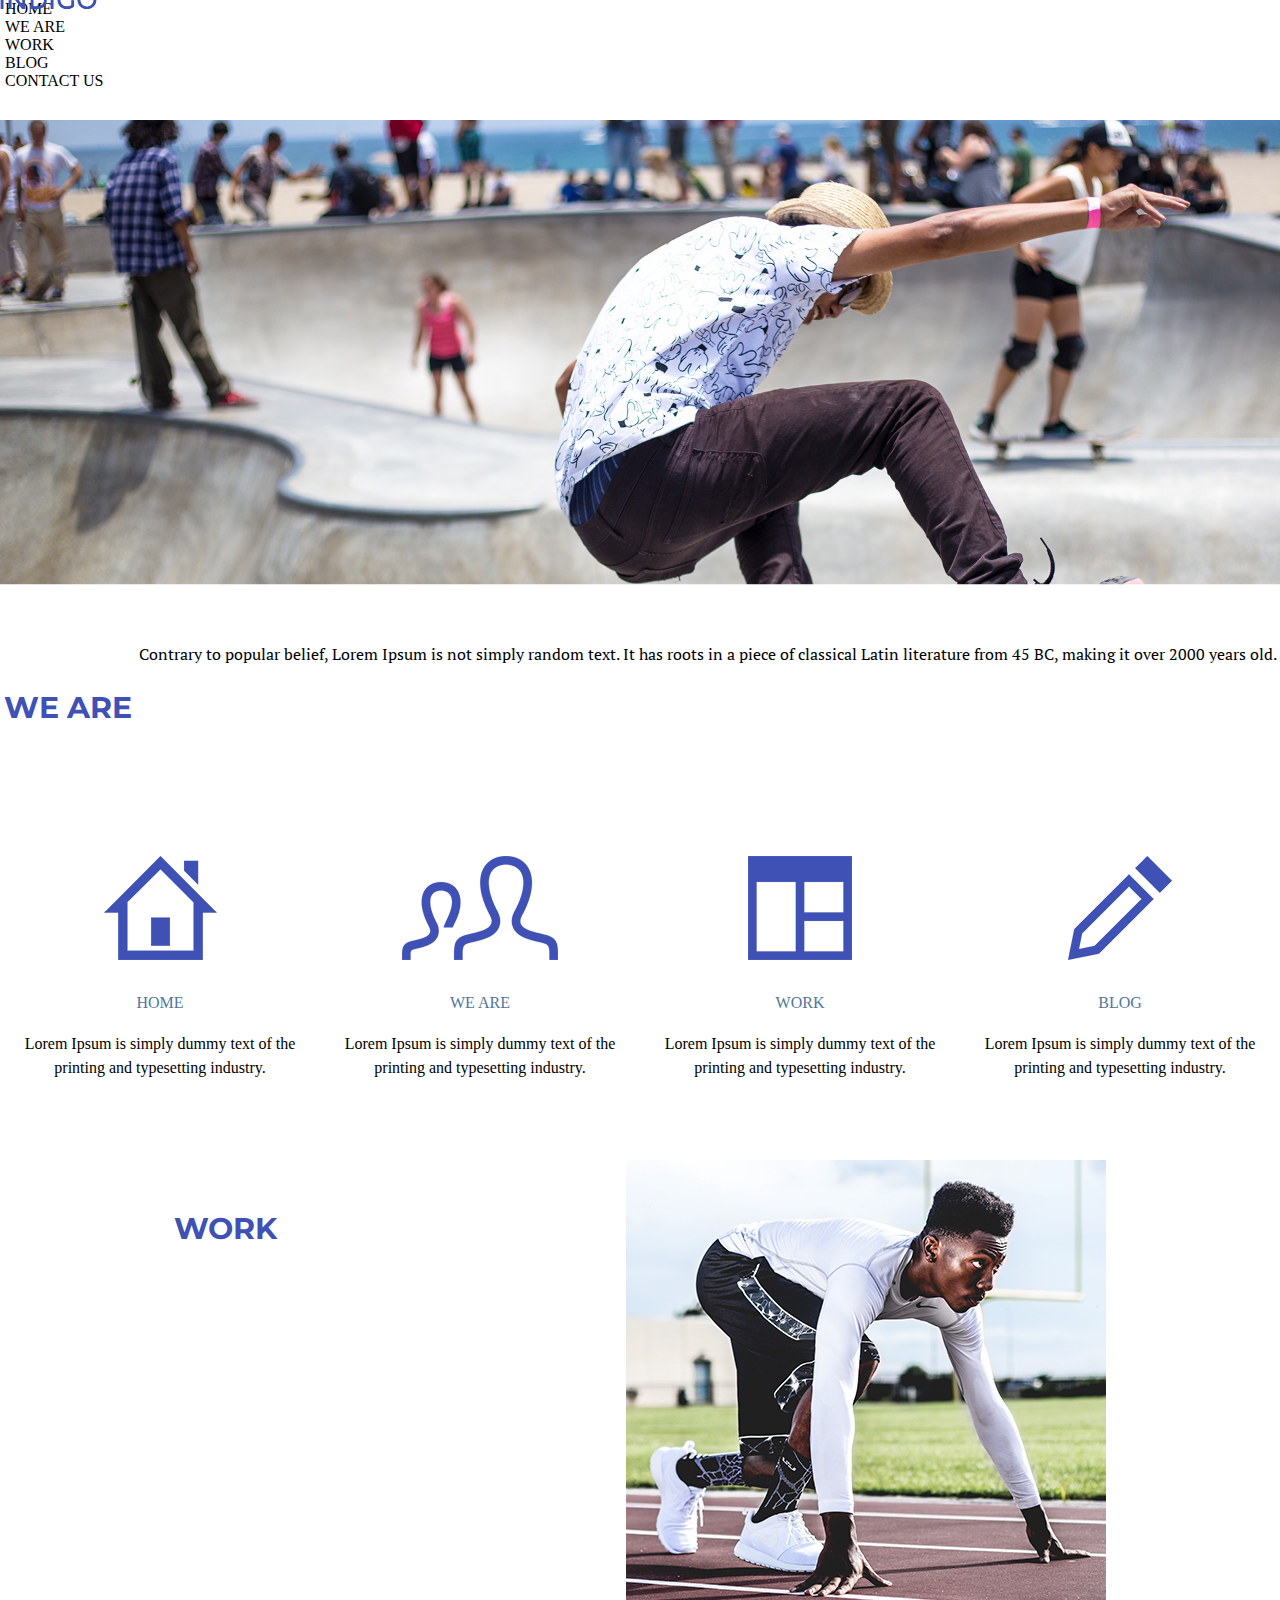
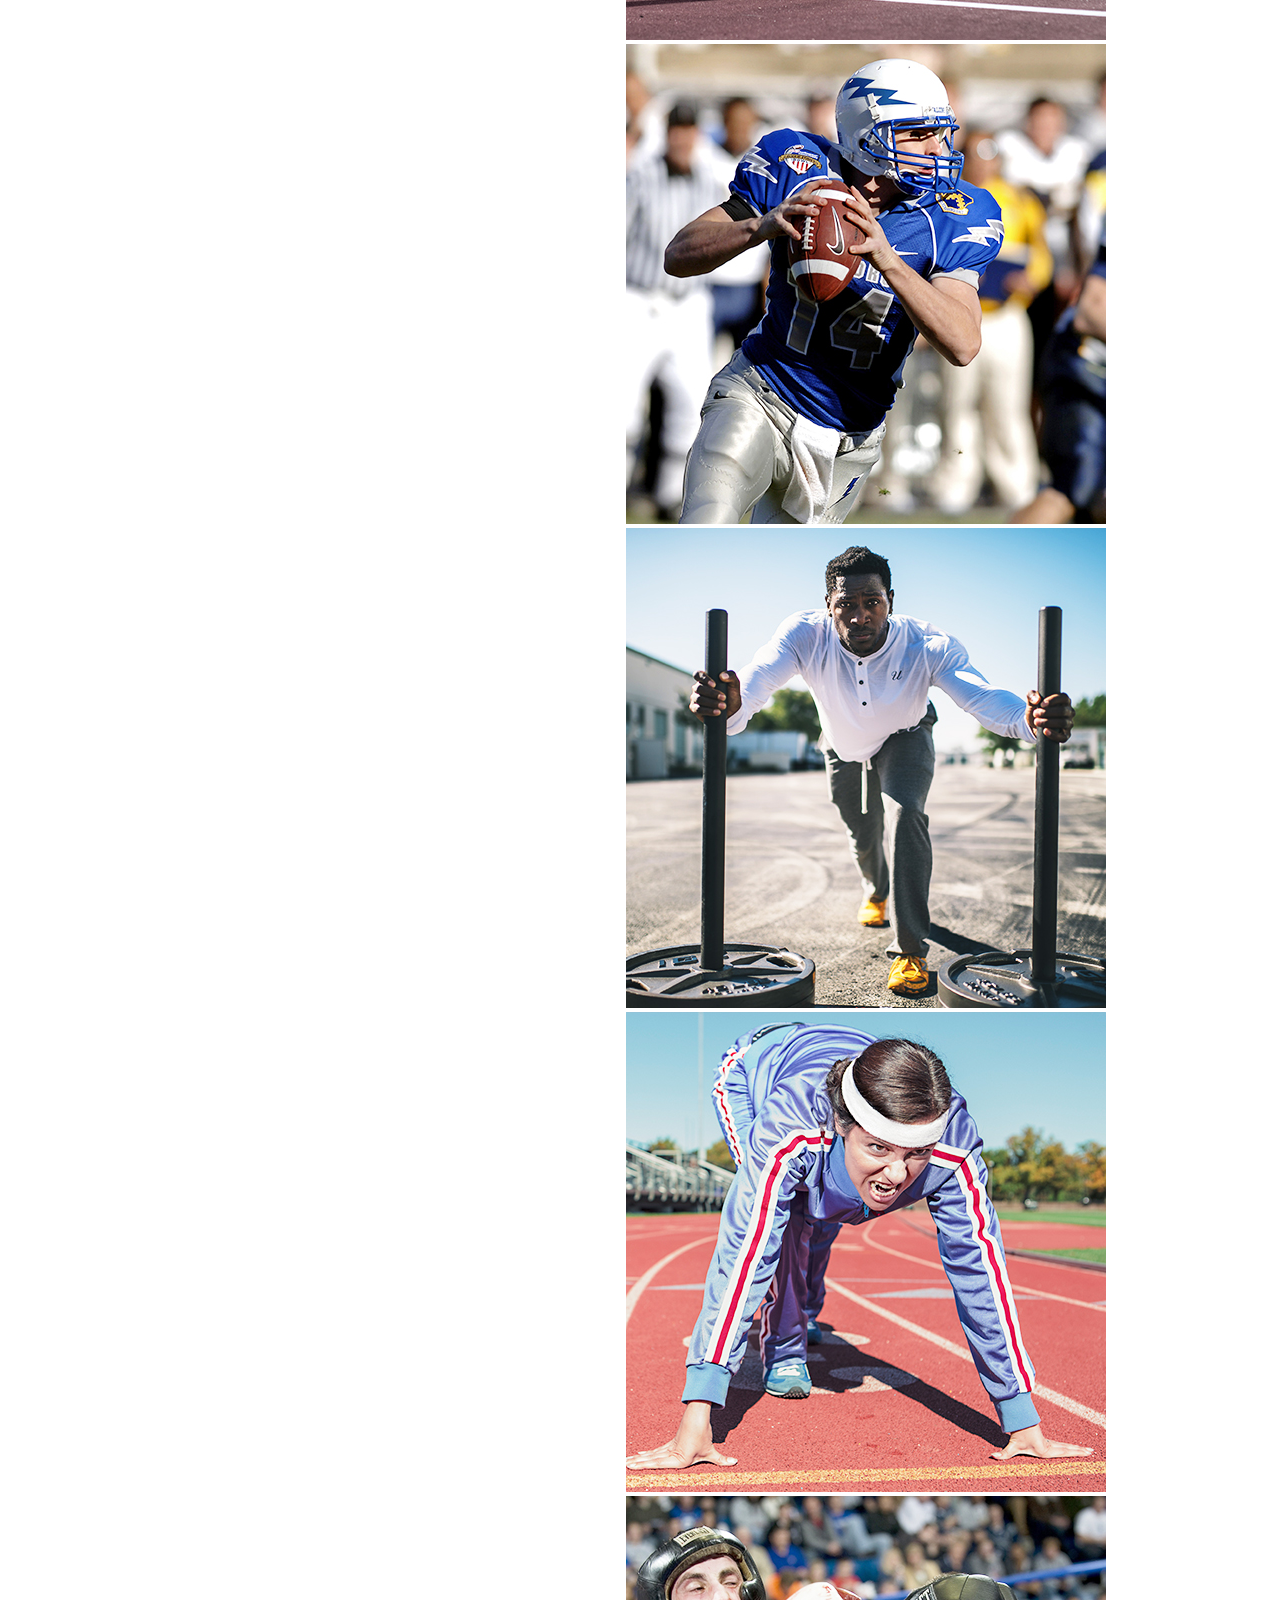
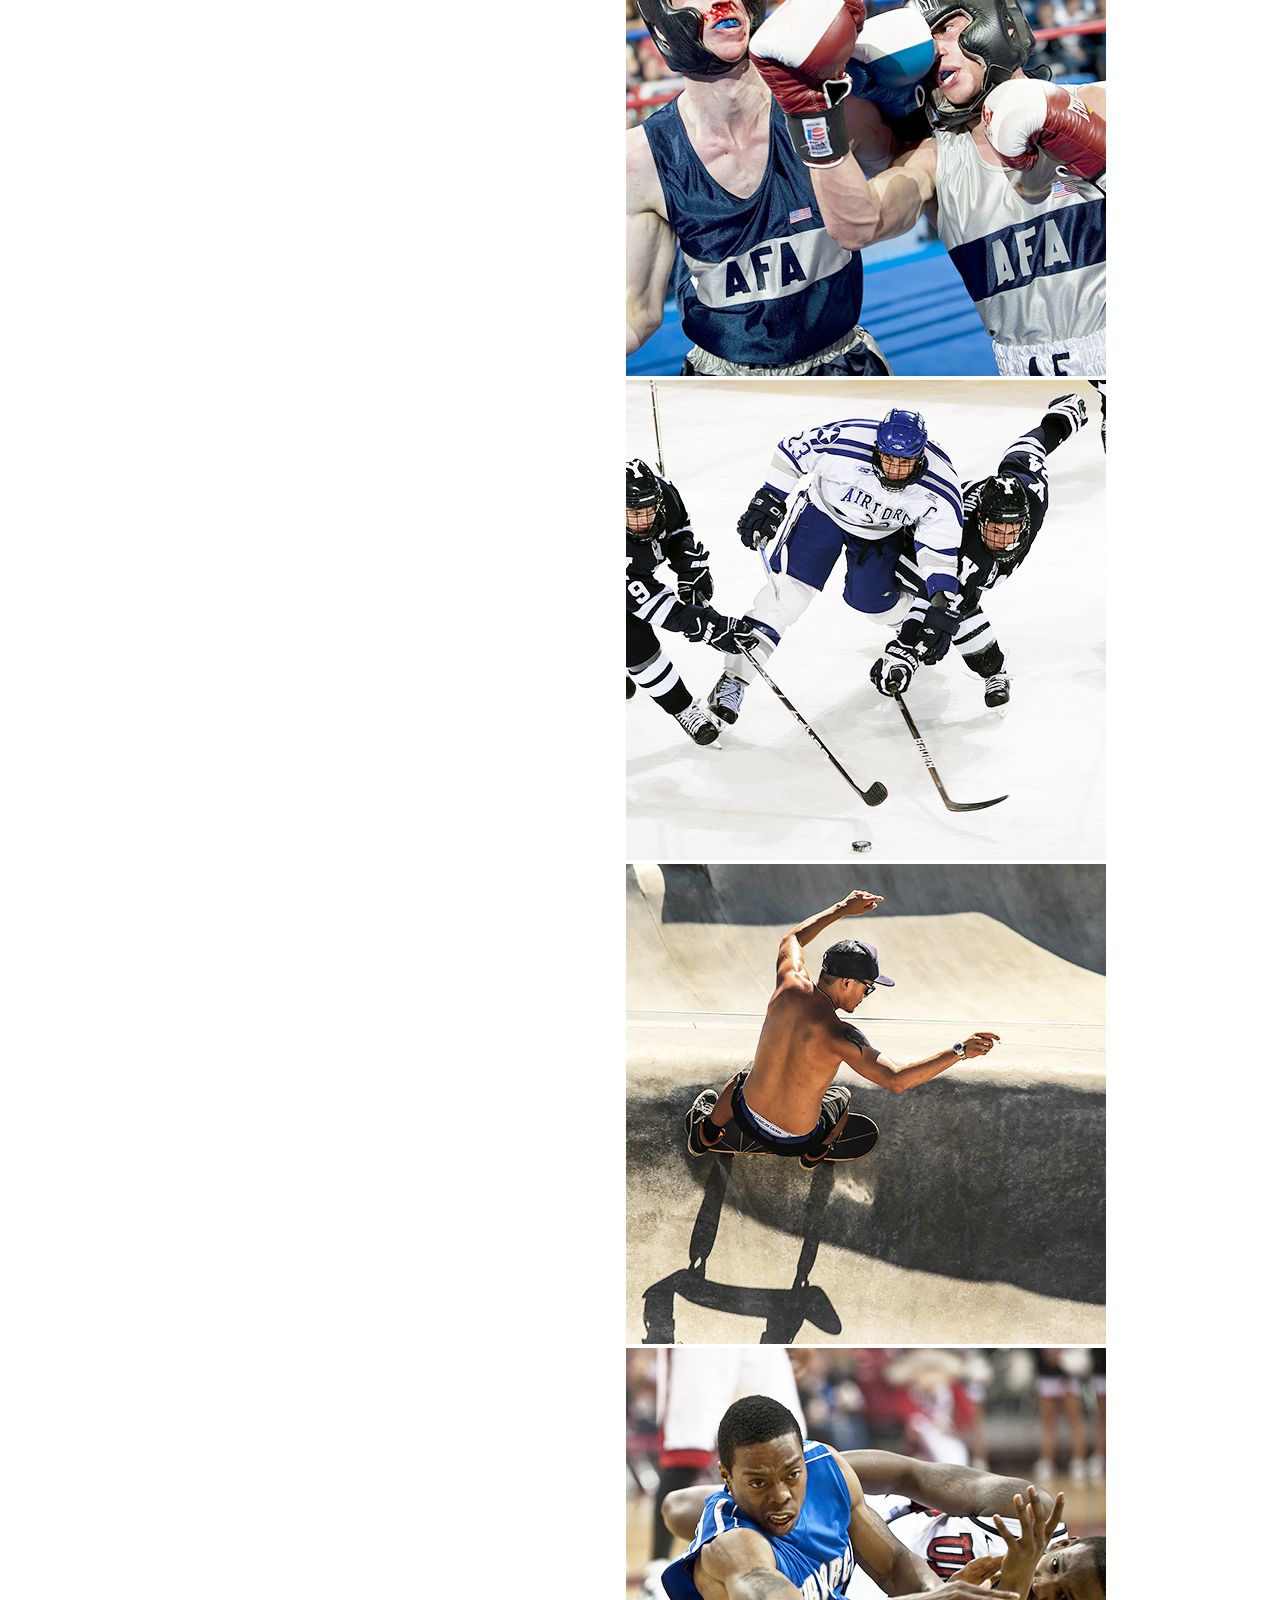
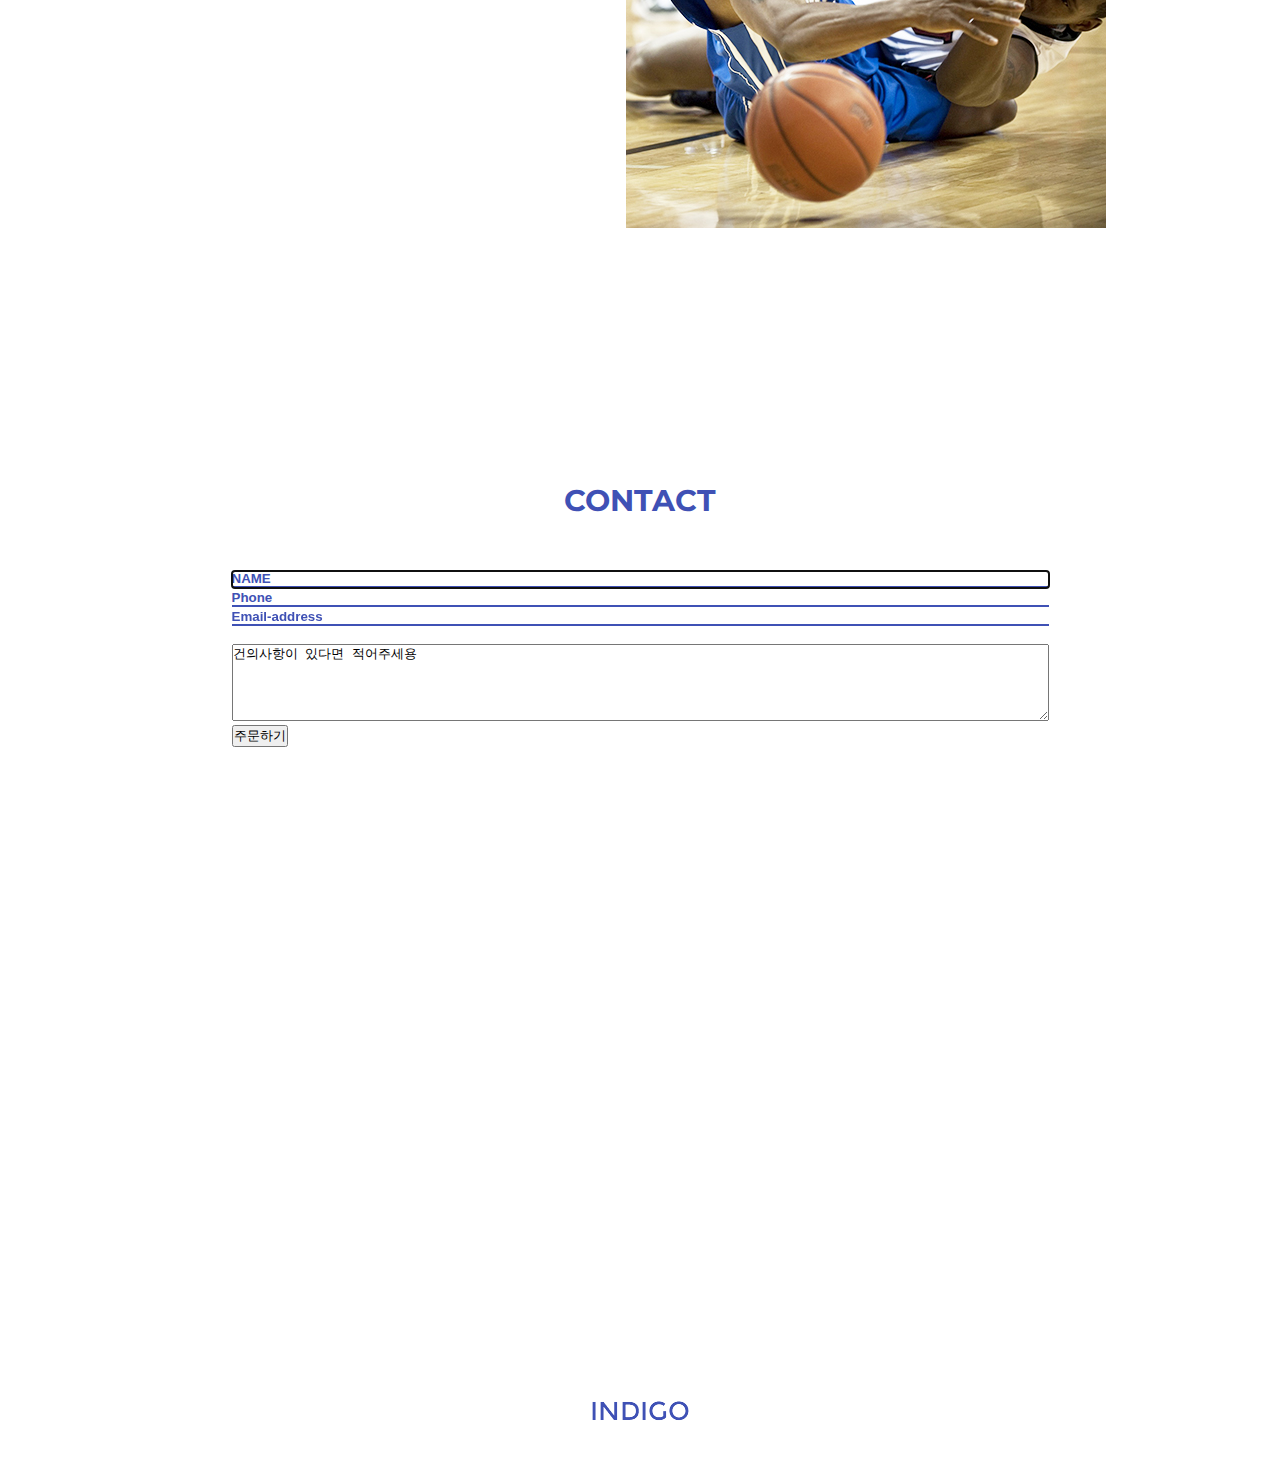
==== indigo/index.html @ 1d989842 "Add files via upload" ====
<!DOCTYPE html>
<html lang="en">
<head>
    <meta charset="UTF-8">
    <meta http-equiv="X-UA-Compatible" content="IE=edge">
    <meta name="viewport" content="width=device-width, initial-scale=1.0">
    <meta name="kkunya">
    <link rel="stylesheet" href="./CSS/reset.css">
    <link rel="stylesheet" href="./CSS/hamBurger.css">
    <link rel="stylesheet" href="./CSS/style.css">
    <title>INDIGO</title>
</head>
<body>
    <header>
        <div class="menu">
            <nav>
                    <h1 class="LOGO-main"><a href="./index.html"><img src="./images/INDIGO LOGO.png" alt="mainLogo"></a></h1>
                    <ul class="gnb">
                        <li><a href="">HOME</a></li>
                        <li><a href="">WE ARE</a></li>
                        <li><a href="">WORK</a></li>
                        <li><a href="">BLOG</a></li>
                        <li><a href="">CONTACT US</a></li>                        
                    </ul>
                    <div id="hambungerButtone">
                        <a href="#"></a>
                    </div>
            </nav>
        </div> <!-- menu -->

        <article>
            <img src="./images/slide01.jpg" alt="">
        </article>
    </header>

    <main>
        <section class="WE-ARE">
            <div class="container">
                <div class="flex-box">
                    <h2>WE ARE</h2>
                    <p>Contrary to popular belief, Lorem Ipsum is not simply random text. It has roots in a
                        piece of classical Latin literature from 45 BC, making it over 2000 years old.</p>
                </div> 
            </div>
        </section>

        <section class="main-category">
            <div class="container">
                <div class="flex-box">
                    <div class="main-intro">
                        <a href="#">
                            <figure><img src="./images/promo01.png" alt="#"><figcaption>HOME</figcaption></figure>
                        </a>
                        <p>Lorem Ipsum is simply dummy text of
                            the printing and typesetting industry.</p>
                    </div>
        
                    <div class="main-intro">
                        <a href="#">
                            <figure><img src="./images/promo02.png" alt="#"><figcaption>WE ARE</figcaption></figure>
                        </a>
                        <p>Lorem Ipsum is simply dummy text of
                            the printing and typesetting industry.</p>
                    </div>
                    
                    <div class="main-intro">
                        <a href="#">
                            <figure><img src="./images/promo03.png" alt="#"><figcaption>WORK</figcaption></figure>
                        </a>
                        <p>Lorem Ipsum is simply dummy text of
                            the printing and typesetting industry.</p>
                    </div>
        
                    <div class="main-intro">
                        <a href="#">
                            <figure><img src="./images/promo04.png" alt="#"><figcaption>BLOG</figcaption></figure>
                        </a>
                        <p>Lorem Ipsum is simply dummy text of
                            the printing and typesetting industry.</p>
                    </div> <!-- main-intro -->
                </div> <!-- flex-box -->
            </div> <!-- container -->
        </section> <!-- main-category -->

        <section class="WORK">
            <div class="flex-box">
                    <h2>WORK</h2>
                    <div class="WORK-imgLINE">
                        <a href="#"><img src="./images/work01.jpg" alt="work01"></a>
                        <a href="#"><img src="./images/work02.jpg" alt="work02"></a>
                        <a href="#"><img src="./images/work03.jpg" alt="work03"></a>
                        <a href="#"><img src="./images/work04.jpg" alt="work04"></a>
                        <a href="#"><img src="./images/work05.jpg" alt="work05"></a>
                        <a href="#"><img src="./images/work06.jpg" alt="work06"></a>
                        <a href="#"><img src="./images/work07.jpg" alt="work07"></a>
                        <a href="#"><img src="./images/work08.jpg" alt="work08"></a>
                    </div> <!-- WORK-imgLINE -->
            </div> <!-- flex-box -->
        </section>

        <section class="BLOG">
            <div class="container">
                <div class="flex-box">
                    <h2>BLOG</h2>
                    <div class="blog-box">
                        <a href="#">
                            <figure><img src="./images/blog01.jpg" alt="#"><figcaption><span class="date">OCT 30, 2016</span></figcaption></figure>
                        </a>
                        <p>There are many variations of
                            passages of Lorem Ipsum</p>
                    </div>
        
                    <div class="blog-box">
                        <a href="#">
                            <figure><img src="./images/blog02.jpg" alt="#"><figcaption><span class="date">OCT 30, 2016</span></figcaption></figure>
                        </a>
                        <p>There are many variations of
                            passages of Lorem Ipsum</p>
                    </div>
        
                    <div class="blog-box">
                        <a href="#">
                            <figure><img src="./images/blog03.jpg" alt="#"><figcaption><span class="date">OCT 30, 2016</span></figcaption></figure>
                        </a>
                        <p>There are many variations of
                            passages of Lorem Ipsum</p>
                    </div>

                    <div class="dash">
            
                    </div>
                </div> <!-- flex-box -->
            </div> <!-- container -->
        </section> <!-- BLOG -->
    </main>
    
    <footer>
        <form action="adress" name="adress" id="adress">
            <div class="container">
                <div class="flex-box">
                    <div class="CONTACT">        
                            <h2>CONTACT</h2>
                            <div class="ID">
                                <div class="NAME">
                                    <input type="text" id="name" autofocus required placeholder="NAME" />
                                </div>
                                
                                <div class="Phone">
                                    <input type="tel" name="phone" id="phone" placeholder="Phone" />
                                </div>
                                
                                <div class="Email-address">
                                    <input type="email" name="mail" id="mail" autofocus required placeholder="Email-address" />
                                </div>

                            </div>
        
                            <div class="memo">
                                <label for="suggestion">Message</label><br>
                                <textarea name="replay" id="suggestion" cols="100" rows="5">건의사항이 있다면 적어주세용</textarea>
                            </div>
                            <button type="submit" value="submit">주문하기</button>   
                    </div> <!-- CONTACT -->               
                </div> <!-- flex-box -->
            </div> <!-- container -->
        </form> <!-- adress -->

        <div class="map">
            <div class="container">
                <iframe src="https://www.google.com/maps/embed?pb=!1m18!1m12!1m3!1d3163.7529638068936!2d126.89236831564746!3d37.53732023355782!2m3!1f0!2f0!3f0!3m2!1i1024!2i768!4f13.1!3m3!1m2!1s0x357c9ec6af5a08b5%3A0x5a8eeb921ad9e4ce!2z7Iqk7YOA67KF7IqkIOyEoOycoOuPhOyXreygkA!5e0!3m2!1sko!2skr!4v1650334072127!5m2!1sko!2skr" width="100%" height="450" style="border:0;" allowfullscreen="" loading="lazy" referrerpolicy="no-referrer-when-downgrade"></iframe>
            </div>
        </div>

        <h3><img src="./images/INDIGO LOGO.png" alt=""></h3>
    </footer>
</body>
</html>
---- indigo/CSS/hamBurger.css ----
input[id="hamBurger"] {
            display:none;
        } 

        input[id="hamBurger"] + label{
            position: relative;
            display:block;
            width:30px;
            height:20px;
            cursor:pointer;  /* 커서를 올려놓을 때 모양이 바뀐다. */
        } 

        input[id="hamBurger"] + label > span {
            position: absolute;
            display:block;
            width:100%;
            height:3px;
            border-radius:30px;
            background:#3f51b5;
            transition: all 0.35s;  /* 진행되는 과정들을 천천히 보여줄 수 있다. 0.35초 동안 진행됨 */
            z-index:2;

        }

        /* input[id="hamBurger"] + label > span:hover {
            background: #fff;
        } */

        /* 햄버거 평상선 */
        input[id="hamBurger"] + label > span:nth-child(1) {
            top:0px;
        }

        input[id="hamBurger"] + label > span:nth-child(2) {
            top:50%;
            transform: translateY(-50%);  
            /* 엘리먼트를 변형할 때 쓴다. 비틀거나 구부리거나 돌릴 때 . 여러가지로 모양을 바꿀 때 */
        }

        input[id="hamBurger"] + label > span:nth-child(3) {
            bottom:0px;
        }

        /* X */
        input[id="hamBurger"]:checked + label > span:nth-child(1) {
            top:50%;
            transform:translateY(-50%) rotate(45deg);
        }

        input[id="hamBurger"]:checked + label > span:nth-child(2) {
            opacity: 0;
        }

        input[id="hamBurger"]:checked + label > span:nth-child(3) {
            bottom:50%;
            transform:translateY(50%) rotate(-45deg);
        }

        #hamBurger + label + #hamBurger-menu {
            position:fixed;  /* 스크롤을 내리더라도 같은 위치에서 붙어다닌다. */
            width: 100%;
            height: 300px;
            background:#3f51b5;;
            top: -300px;
            padding:60px 25px 25px 25px;
            box-sizing:border-box;
            left:0px;
            z-index:1;
            transition: all 0.35s;
        }

        #hamBurger:checked + label + #hamBurger-menu {
            /* left: 0px; */
            top: 80px;
        }

        #hamBurger:checked + label + #hamBurger-menu > ul > li > a {
            color: white;
        }

        #hamBurger-menu li {
            border-bottom: 1px solid black;
        }
---- indigo/CSS/style.css ----
@import url('https://fonts.googleapis.com/css2?family=Montserrat:ital,wght@0,100;0,300;1,500&family=Nanum+Myeongjo&family=PT+Serif:ital,wght@0,400;0,700;1,400;1,700&display=swap');

/* PT+Serif, 코딩에선 PT Serif해야 먹힌다. ???? */
.container {
    width: 100%;
    max-width: 1440px; /* 그리드시스템 크기 */
    margin: 0 auto;
    /* background-color: bisque; */
}

.flex-box{
    display: flex;
    flex-direction: column;
    width: 100%;
}

/* =====header===== */
header {
    width: 100%;
    background-size: cover;
    /* height: 300px; */

}

.menu-title {
    display: none;
}

.gnb {
    /* margin-left: 50px; */
}

article {
    margin-top: 30px;
}

article img {
    width: 100%;
   /* height: 150px; */
}

/* ===== main ===== */
main {
    margin-top: 50px;
}

section { 
    margin-top: 50px;
    margin-bottom: 50px;
}


.gnb li {
    margin-left: 5px;
    margin-right: 5px;
}

/*  WE-ARE */
.WE-ARE p {
    font: 16px "PT Serif";
    text-align: center;
    line-height: 30px;
}

/* main-category */
.main-intro {
    text-align: center;;
}

.main-intro img {
    margin-top: 30px;
    margin-bottom: 20px;
}

.main-intro p {
    margin-top: 20px;
    margin-bottom: 30px;
}

.main-intro figcaption {
    margin: 10px;
    color: #4f769b;
}

/* line1 */

/* WORK */
.wrapper {
    display: grid;
    width: 100%;
}


.WORK-imgLine {
    width: 100%;
    
}

.WORK-imgLine img {
    width: 100%;
    margin-bottom: -4px;
    /* transition-duration: 2s; */
    
}

.WORK-imgLine a {
    position: relative;
    width: 100%;
    background-color: gray;
}

.WORK-imgLine a::before {
    display: block;
    position: absolute;
    /* left: 0%; top: 0%; */
    z-index: 10;
    width: 100%;
    height: 100%;
    /* 포토샵의 레이어 개념으로 보면 된다. 높을수록 위로 */
    /* 이동의 중간과정을 보여주는 애니메이션 */
    background-color: #3f51b5;
    font-size: 50px;
    content: '';
    opacity: 0;
    transition: all 1s;
}
/* a태그 글자 콘텐츠 선언 문제. 차일드로 해야할 듯. */

.WORK-imgLine a:hover::before {
    opacity: 0.7;
    /* transform: translateX(-100%);  /* 이동 */ 
}


.box .info {
    position: absolute;
    left: 50px; top: 0;
    z-index: 20;
    opacity: 0;
    transition: all 0.5s;
}

.box a:hover .info {
    transform: translateY(50px);
    opacity: 1;
}

.box .info h3 {
    font-size: 30px;
    color: #fff;
    font-family: "Montserrat";
}

.box .info p {
    margin-top: 10px;
    color: #fff;
    font-family: "Montserrat";
}

.wrapper-2 {
    display: none;
}

/* line2 */
.line2 hr {
    width: 10%;
    margin: auto;
    background-color: #3f51b5;
}

/* BLOG */
.blog-box {
    margin-top: 30px;
    margin-left: 10px;
    margin-right: 10px;
}

.blog-box img {
    width: 100%;
}

.blog-box .date {
    font-size: 11px;
    font-family: "Montserrat";
    color: #a5a5a5;
}

.blog-box p {
    font-size: 16px;
    font-family: "Montserrat";
}

/* CONTACT */
.CONTACT {
    margin-top: 150px;
    margin-bottom: 150px;
}

.CONTACT label {
    font-size: 0;
    font-family: "Montserrat";
    color: #3f51b5;
}

.addRess {
    margin-top: 20px;
    margin-bottom: 20px;
    margin-left: 30px;
    margin-right: 30px;
}

.addRess .ID {
    margin-top: 40px;
}

.addRess input[placeholder] {
    font-size: 12px;
    font-family: "Montserrat";
    color: #3f51b5;
    /* 컬러가 안먹는다.. */
}

::-webkit-input-placeholder, ::-webkit-textarea-placeholder {
    color: #3f51b5;
    font-weight: 600;
}

::-moz-input-placeholder, ::-moz-textarea-placeholder {
    color:#3f51b5;
    font-weight: 600;
}

.ID input {
    width: 100%;
    border-top: 0;
    border-left: 0;
    border-right: 0;
    border-bottom-color: #3f51b5;
}

.ID textarea {
    width: 100%;
    border-top: 0;
    border-left: 0;
    border-right: 0;
    border-bottom: 2px solid #3f51b5;
}

.ID textarea[placeholder] {
    color: #3f51b5;
    font-weight: 600;
}

.CONTACT .btn {
    float: right;
    width: 130px;
    height: 50px;
    margin-bottom: 30px;
    margin-right: 30px;
    cursor: pointer;;
    background-color: #3f51b5;
    color: #fff;
    font-size: 12px;
    font-family: "Montserrat";
    border: 0;
}

/* ===== footer ===== */
.map iframe {
    width: 100%;
}

footer h3 {
    text-align: center;
    margin-top: 50px;
    margin-bottom: 50px;
}    

/*===== tablet ======*/
@media screen and (min-width: 768px) {   
    .flex-box{
        flex-direction: row;
        justify-content: space-around;
    }

    /* =====header===== */
    .menu h1 {
        position: absolute;
        left: -10; top: -10px;
        transform: translateY(0px);
    }

    .hamBurgerBtn {
        display: none;
    }

    .menu-title {
        display: flex;
    }

    .menu-title li {
        margin-right: 20px;
    }

    .menu-title li>a {
        font-size: 16px;
        font-family: "Montserrat";
        color: #3f51b5;
        font: 16px #3f51b5  "Montserrat";
        font-weight: 600;
    }

    
    /* ======main====== */
    /* main-category */
    .main-intro {
        height: 50%;
    }   

    /* line1 */
    .line1 {
        display: none;
    }
    
    .wrapper{
        /* display: grid; */
        grid-template-columns: repeat(2, 1fr);
        grid-auto-rows: minmax(500px auto);
    
    }
    
    .box1 {
        grid-column: 1;
        grid-row: 1;
    }
    
    .box2 {
        grid-column: 2;
        grid-row: 1;
        /* z-index: 10; */
    }
    .box3 {
        grid-column: 1;
        grid-row: 2;
        /* z-index: 10; */
    }
    
    .box4{
        grid-column: 2;
        grid-row: 2;
    }
    
    .wrapper-2 {
        display: grid;
        grid-template-columns: repeat(2, 1fr);
        grid-auto-rows: minmax(500px auto);
    }
    /* 그리드 레이아웃은 html 태그 구성에 매우 주의해야한다. 상호객체간의 상대적인 비율이 있다.. */

    .box5{
        grid-column: 1;
        grid-row: 1;
    }
    
    .box6{
        grid-column: 2;
        grid-row: 1;
    }
    
    .box7{
        grid-column: 1;
        grid-row: 2;
    }
    
    .box8{
        grid-column: 2;
        grid-row: 2;
    }

    /* BLOG */
    .blog-box {
        margin-left: 10px;
        margin-right: 10px;
    }
    
    /* CONTACT */
    .addRess {
        display: flex;
        width: 100%;
    }
    
    .CONTACT .flex-box {
        justify-content: space-between;
        flex-wrap: wrap; 
    }

    .CONTACT h2 {
        text-align: center;
    }

    .input-box {
        width: 50%;
    }

    .message-box {
        width: 50%;
    }
}

/* ===== PC ====== */
@media screen and (min-width: 1024px) {
    .flex-box-main {
        display: flex;
        flex-direction: row;
        /* justify-content: space-around; */
        align-items: center;
        flex: 1 1;
    }

    .flex-box-main .mainH2 {
        width: 50%;
    }

    .flex-box-main .mainH2 h2 {
        float: left;
    }

    .flex-box-main .mainP {
        width: 50%;
        padding-left: 30px;
        border-left: 2px solid black;
        
    }

    .line1 {
        display: block;
    }

    .BLOG {
        display: none;
    }

    /* WORK */
    .WORK h2 {
        float: left;
    }

    .wrapper {
        display: flex;
        width: 100%;
    }
    
    .wrapper-2 {
        display: flex;
        width: 100%;
    }

    /* CONTACT */
    .CONTACT h2 {
        flex-wrap: wrap;
    }
}
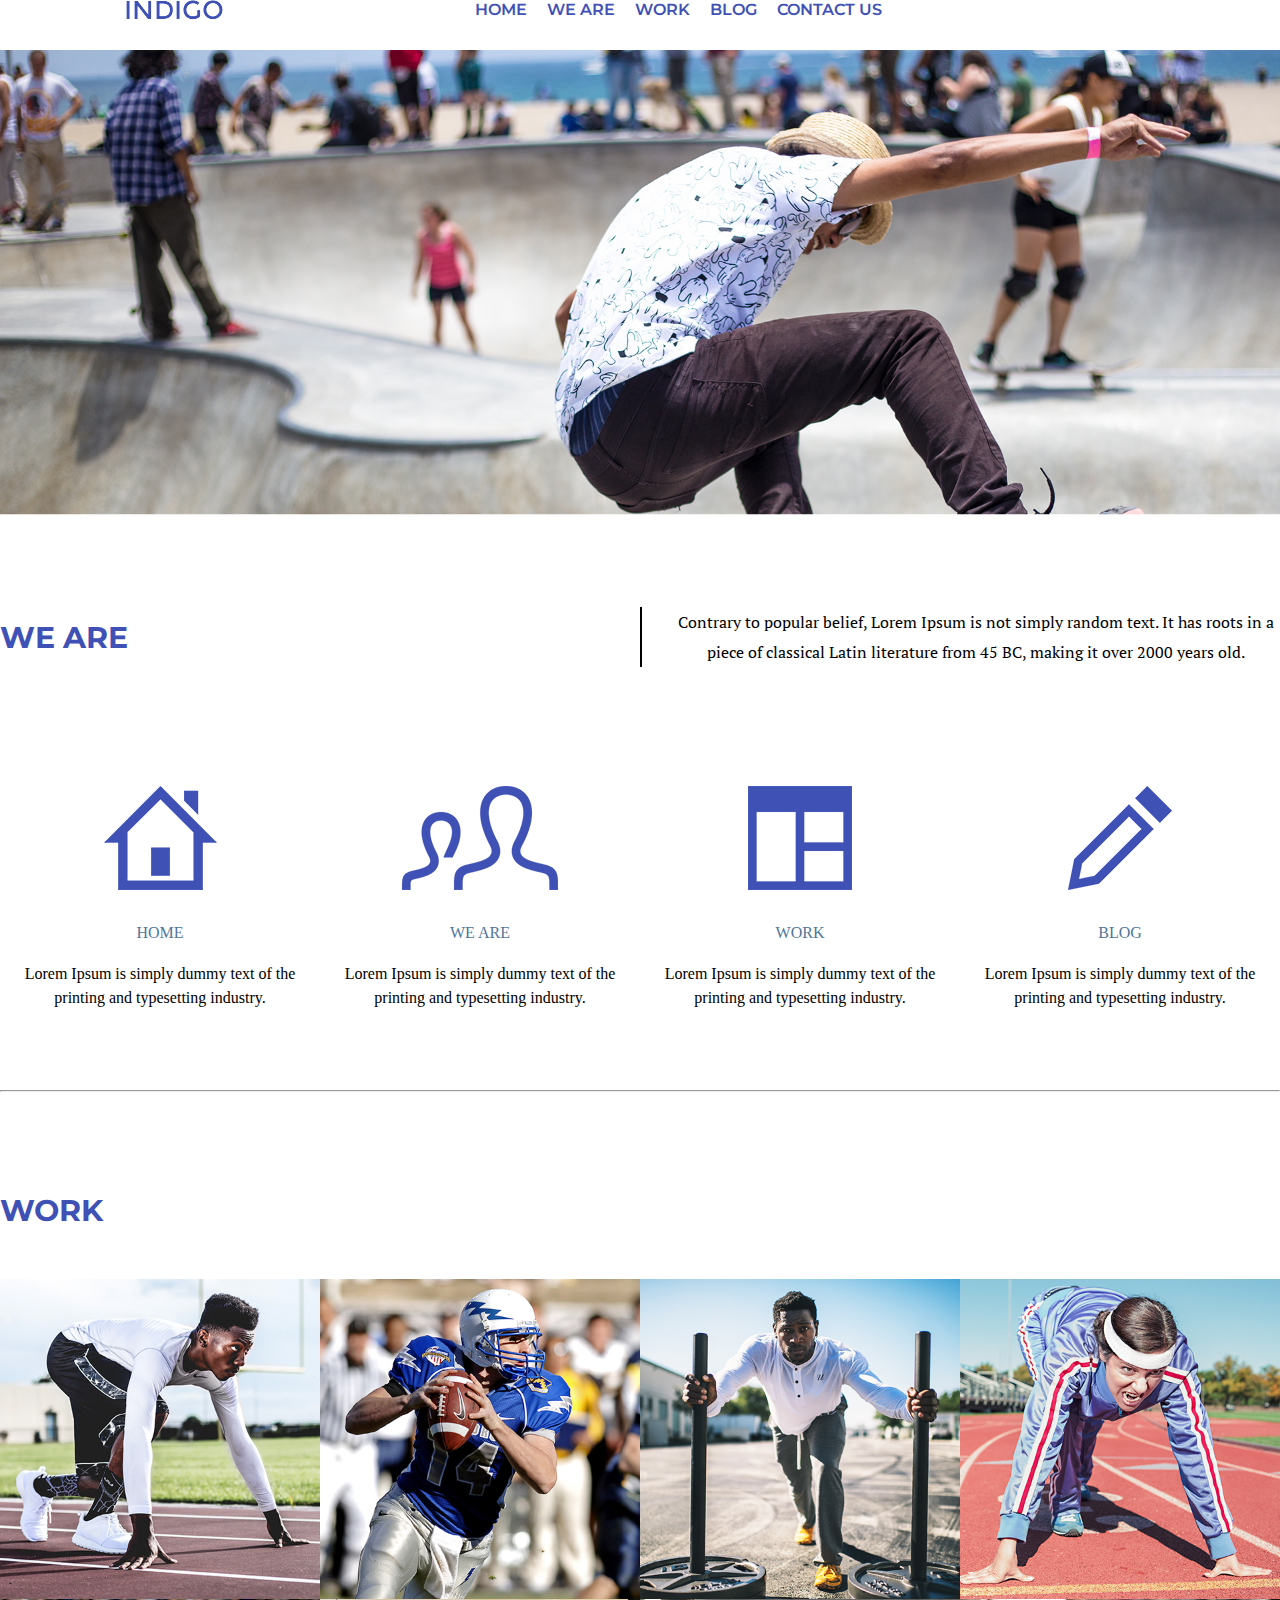
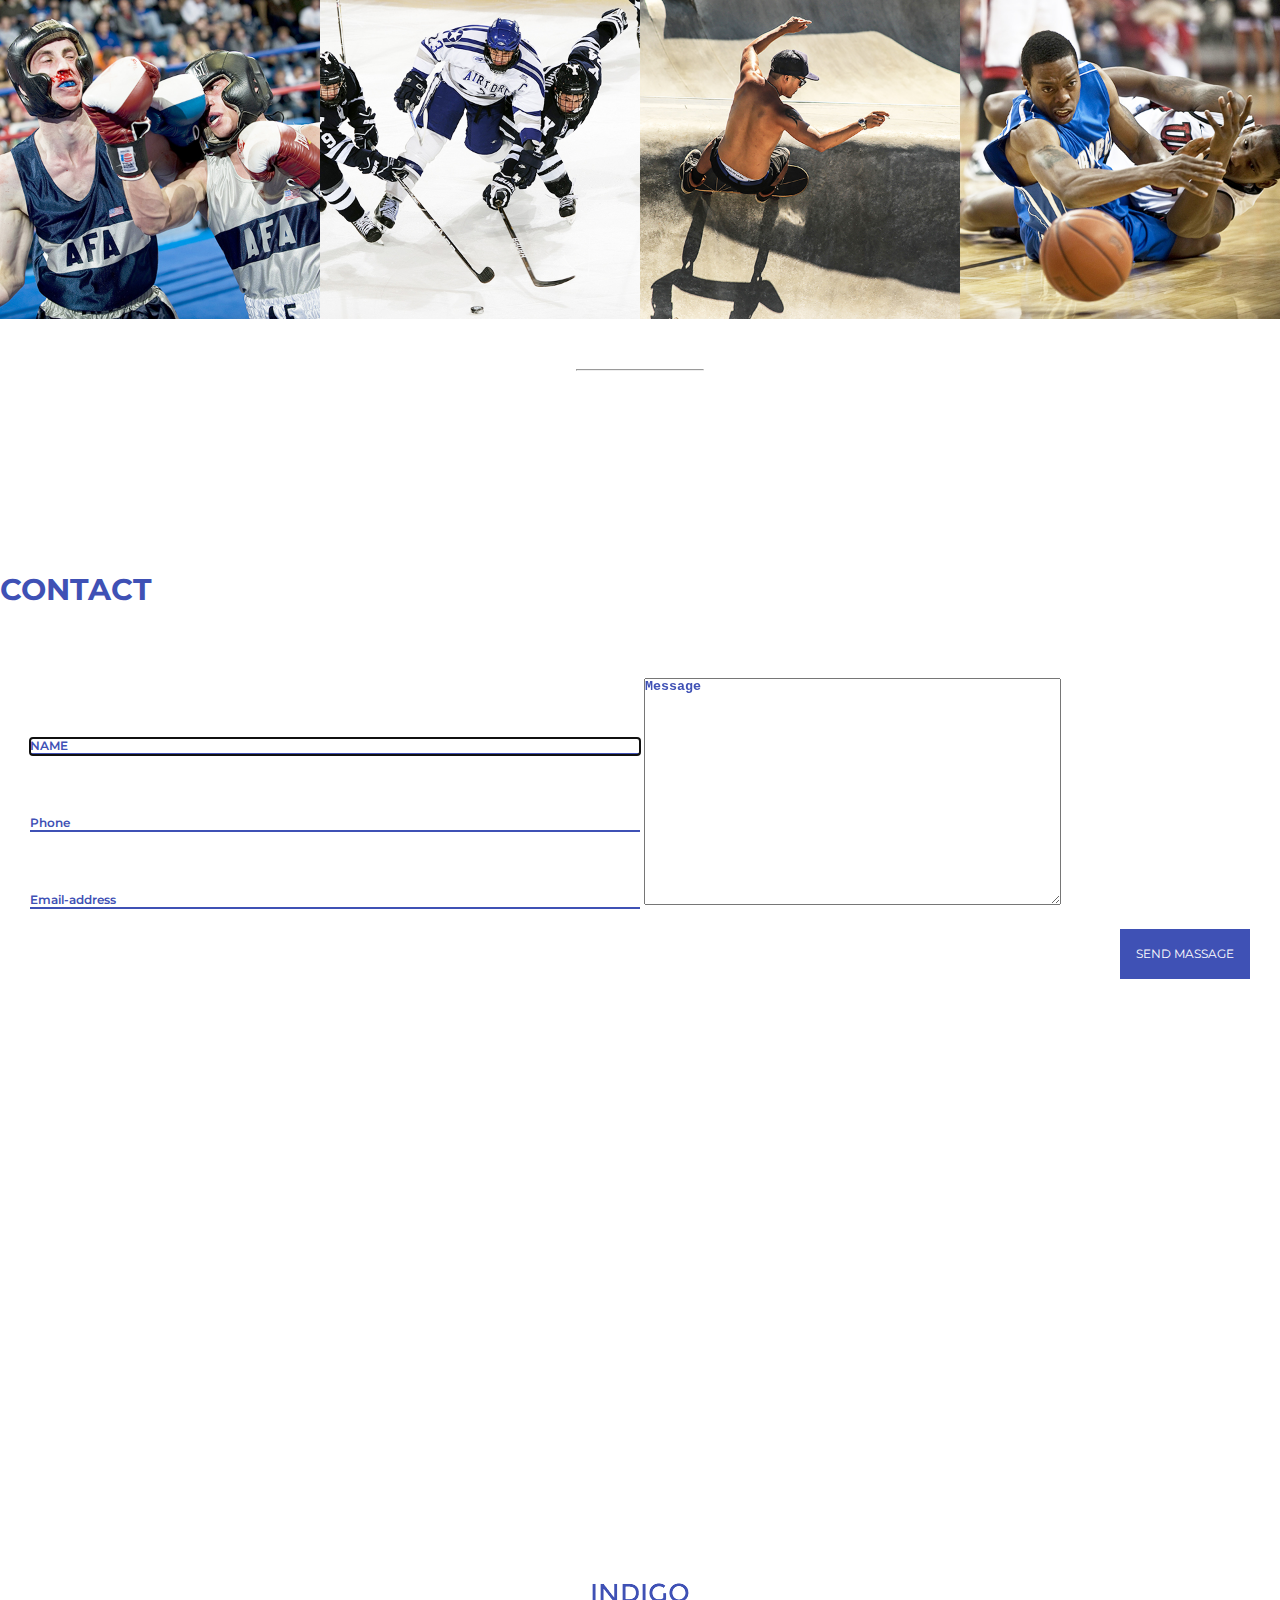
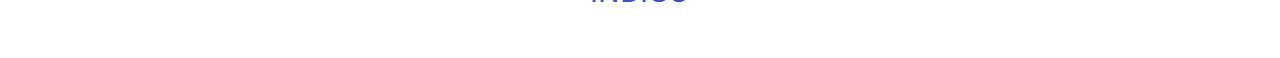
==== commit 7ac458cf: "Add files via upload" ====
--- a/indigo/index.html
+++ b/indigo/index.html
@@ -12,21 +12,40 @@
 </head>
 <body>
     <header>
-        <div class="menu">
-            <nav>
-                    <h1 class="LOGO-main"><a href="./index.html"><img src="./images/INDIGO LOGO.png" alt="mainLogo"></a></h1>
-                    <ul class="gnb">
-                        <li><a href="">HOME</a></li>
-                        <li><a href="">WE ARE</a></li>
-                        <li><a href="">WORK</a></li>
-                        <li><a href="">BLOG</a></li>
-                        <li><a href="">CONTACT US</a></li>                        
-                    </ul>
-                    <div id="hambungerButtone">
-                        <a href="#"></a>
-                    </div>
-            </nav>
-        </div> <!-- menu -->
+        <div class="container">
+            <div class="flex-box">
+                <h1><a href="./index.html"><img src="./images/INDIGO LOGO.png" alt="mainLogo"></a></h1>
+                <ul class="menu-title">
+                    <li><a href="#">HOME</a></li>
+                    <li><a href="#">WE ARE</a></li>
+                    <li><a href="#">WORK</a></li>
+                    <li><a href="#">BLOG</a></li>
+                    <li><a href="#">CONTACT US</a></li>
+                </ul>
+    
+                <nav class="gnb">
+                    <div class="hamBurgerBtn">
+                        <input type="checkbox" id="hamBurger">
+                        <label for="hamBurger">  <!--label은 인라인 스타일-->
+                            <span></span>
+                            <span></span>
+                            <span></span>
+                        </label>
+                        <div id="hamBurger-menu">
+                            <ul>
+                                <li><a href="#">HOME</a></li>
+                                <li><a href="#">WE ARE</a></li>
+                                <li><a href="#">WORK</a></li>
+                                <li><a href="#">BLOG</a></li>
+                                <li><a href="#">CONTACT US</a></li>
+                            </ul>
+                        </div>
+                    </div> <!-- hamBurgerBtn-->
+                </nav> <!-- gnb -->
+
+
+            </div> <!-- flex-box -->
+        </div> <!-- container -->
 
         <article>
             <img src="./images/slide01.jpg" alt="">
@@ -36,11 +55,15 @@
     <main>
         <section class="WE-ARE">
             <div class="container">
-                <div class="flex-box">
-                    <h2>WE ARE</h2>
-                    <p>Contrary to popular belief, Lorem Ipsum is not simply random text. It has roots in a
-                        piece of classical Latin literature from 45 BC, making it over 2000 years old.</p>
-                </div> 
+                <div class="flex-box-main">
+                    <div class="mainH2">
+                        <h2>WE ARE</h2>
+                    </div>
+
+                    <div class="mainP">
+                        <p>Contrary to popular belief, Lorem Ipsum is not simply random text. It has roots in a piece of classical Latin literature from 45 BC, making it over 2000 years old.</p>
+                    </div>
+                </div> <!-- flex-box-main --> 
             </div>
         </section>
 
@@ -81,27 +104,112 @@
                 </div> <!-- flex-box -->
             </div> <!-- container -->
         </section> <!-- main-category -->
+        
+        <section class="line1">
+            <div class="container">
+                <hr>
+            </div>
+        </section>
 
         <section class="WORK">
-            <div class="flex-box">
-                    <h2>WORK</h2>
-                    <div class="WORK-imgLINE">
-                        <a href="#"><img src="./images/work01.jpg" alt="work01"></a>
-                        <a href="#"><img src="./images/work02.jpg" alt="work02"></a>
-                        <a href="#"><img src="./images/work03.jpg" alt="work03"></a>
-                        <a href="#"><img src="./images/work04.jpg" alt="work04"></a>
-                        <a href="#"><img src="./images/work05.jpg" alt="work05"></a>
-                        <a href="#"><img src="./images/work06.jpg" alt="work06"></a>
-                        <a href="#"><img src="./images/work07.jpg" alt="work07"></a>
-                        <a href="#"><img src="./images/work08.jpg" alt="work08"></a>
-                    </div> <!-- WORK-imgLINE -->
-            </div> <!-- flex-box -->
-        </section>
-
+            <div class="container">
+                <h2>WORK</h2>
+            </div>   
+                <div class="WORK-imgLine">
+                    <div class="wrapper">
+                        <div class="box box1">
+                                <a href="#">
+                                    <img src="./images/work01.jpg" alt="#">
+                                    <div class="info">
+                                        <h3>Running</h3>
+                                        <p>WEB/PRINT</p>
+                                    </div> <!-- info -->
+                                </a>
+                        </div> <!-- box box1 -->
+                        
+                        <div class="box box2">
+                            <a href="#">
+                                <img src="./images/work02.jpg" alt="#">
+                                <div class="info">
+                                    <h3>Running</h3>
+                                    <p>WEB/PRINT</p>
+                                </div> <!-- info -->
+                            </a>
+                        </div> <!-- box box2 -->
+
+                        <div class="box box3">
+                            <a href="#">
+                                <img src="./images/work03.jpg" alt="#">
+                                <div class="info">
+                                    <h3>Running</h3>
+                                    <p>WEB/PRINT</p>
+                                </div> <!-- info -->
+                            </a>
+                        </div> <!-- box box3 -->
+
+                        <div class="box box4">
+                            <a href="#">
+                                <img src="./images/work04.jpg" alt="#">
+                                <div class="info">
+                                    <h3>Running</h3>
+                                    <p>WEB/PRINT</p>
+                                </div> <!-- info -->
+                            </a>
+                        </div> <!-- box box4 -->
+                    </div> <!-- wrapper -->
+
+                    <div class="wrapper-2">
+                        <div class="box box5">
+                            <a href="#">
+                                <img src="./images/work05.jpg" alt="#">
+                                <div class="info">
+                                    <h3>Running</h3>
+                                    <p>WEB/PRINT</p>
+                                </div> <!-- info -->
+                            </a>
+                        </div> <!-- box box5 -->
+ 
+                        <div class="box box6">
+                            <a href="#">
+                                <img src="./images/work06.jpg" alt="#">
+                                <div class="info">
+                                    <h3>Running</h3>
+                                    <p>WEB/PRINT</p>
+                                </div> <!-- info -->
+                            </a>
+                        </div> <!-- box box6 -->
+
+                        <div class="box box7">
+                            <a href="#">
+                                <img src="./images/work07.jpg" alt="#">
+                                <div class="info">
+                                    <h3>Running</h3>
+                                    <p>WEB/PRINT</p>
+                                </div> <!-- info -->
+                            </a>
+                        </div> <!-- box box7 -->
+
+                        <div class="box box8">
+                            <a href="#">
+                                <img src="./images/work08.jpg" alt="#">
+                                <div class="info">
+                                    <h3>Running</h3>
+                                    <p>WEB/PRINT</p>
+                                </div> <!-- info -->
+                            </a>
+                        </div> <!-- box box8 -->
+                    </div> <!-- wrapper2 -->
+                </div> <!-- WORK-imgLine -->
+        </section>
+
+        <section class="line2">
+            <hr>
+        </section>
+        
         <section class="BLOG">
             <div class="container">
+                <h2>BLOG</h2>
                 <div class="flex-box">
-                    <h2>BLOG</h2>
                     <div class="blog-box">
                         <a href="#">
                             <figure><img src="./images/blog01.jpg" alt="#"><figcaption><span class="date">OCT 30, 2016</span></figcaption></figure>
@@ -132,43 +240,45 @@
                 </div> <!-- flex-box -->
             </div> <!-- container -->
         </section> <!-- BLOG -->
+
+        <section class="CONTACT">        
+            <div class="container">
+                <form action="adress" name="adress" id="adress">
+                    <div class="flex-box">
+                        <h2>CONTACT</h2>
+                        <div class="addRess">
+                            <div class="input-box">
+                                <div class="ID">
+                                    <label for="QA">NAME</label>
+                                    <input type="text" id="name" autofocus required placeholder="NAME" />
+                                </div>
+                                
+                                <div class="ID">
+                                    <label for="QA">TEL</label>
+                                    <input type="tel" name="phone" id="phone" placeholder="Phone" />
+                                </div>
+                                
+                                <div class="ID">
+                                    <label for="QA">EMAIL</label>
+                                    <input type="email" name="mail" id="mail" autofocus required placeholder="Email-address" />
+                                </div>
+                                
+                            </div>
+                            <div class="message-box">
+                                <label for="QA">Message</label>
+                                <textarea name="memo" id="QA" cols="50" rows="15" placeholder="Message"></textarea>
+                            </div>
+                        </div> <!-- addRess -->                           
+                    </div> <!-- flex-box -->
+                    <button class="btn" type="submit" value="submit">SEND MASSAGE</button>                   
+                </form> <!-- adress -->
+            </div> <!-- container -->
+        </section> <!-- CONTACT -->
     </main>
     
     <footer>
-        <form action="adress" name="adress" id="adress">
-            <div class="container">
-                <div class="flex-box">
-                    <div class="CONTACT">        
-                            <h2>CONTACT</h2>
-                            <div class="ID">
-                                <div class="NAME">
-                                    <input type="text" id="name" autofocus required placeholder="NAME" />
-                                </div>
-                                
-                                <div class="Phone">
-                                    <input type="tel" name="phone" id="phone" placeholder="Phone" />
-                                </div>
-                                
-                                <div class="Email-address">
-                                    <input type="email" name="mail" id="mail" autofocus required placeholder="Email-address" />
-                                </div>
-
-                            </div>
-        
-                            <div class="memo">
-                                <label for="suggestion">Message</label><br>
-                                <textarea name="replay" id="suggestion" cols="100" rows="5">건의사항이 있다면 적어주세용</textarea>
-                            </div>
-                            <button type="submit" value="submit">주문하기</button>   
-                    </div> <!-- CONTACT -->               
-                </div> <!-- flex-box -->
-            </div> <!-- container -->
-        </form> <!-- adress -->
-
         <div class="map">
-            <div class="container">
                 <iframe src="https://www.google.com/maps/embed?pb=!1m18!1m12!1m3!1d3163.7529638068936!2d126.89236831564746!3d37.53732023355782!2m3!1f0!2f0!3f0!3m2!1i1024!2i768!4f13.1!3m3!1m2!1s0x357c9ec6af5a08b5%3A0x5a8eeb921ad9e4ce!2z7Iqk7YOA67KF7IqkIOyEoOycoOuPhOyXreygkA!5e0!3m2!1sko!2skr!4v1650334072127!5m2!1sko!2skr" width="100%" height="450" style="border:0;" allowfullscreen="" loading="lazy" referrerpolicy="no-referrer-when-downgrade"></iframe>
-            </div>
         </div>
 
         <h3><img src="./images/INDIGO LOGO.png" alt=""></h3>
